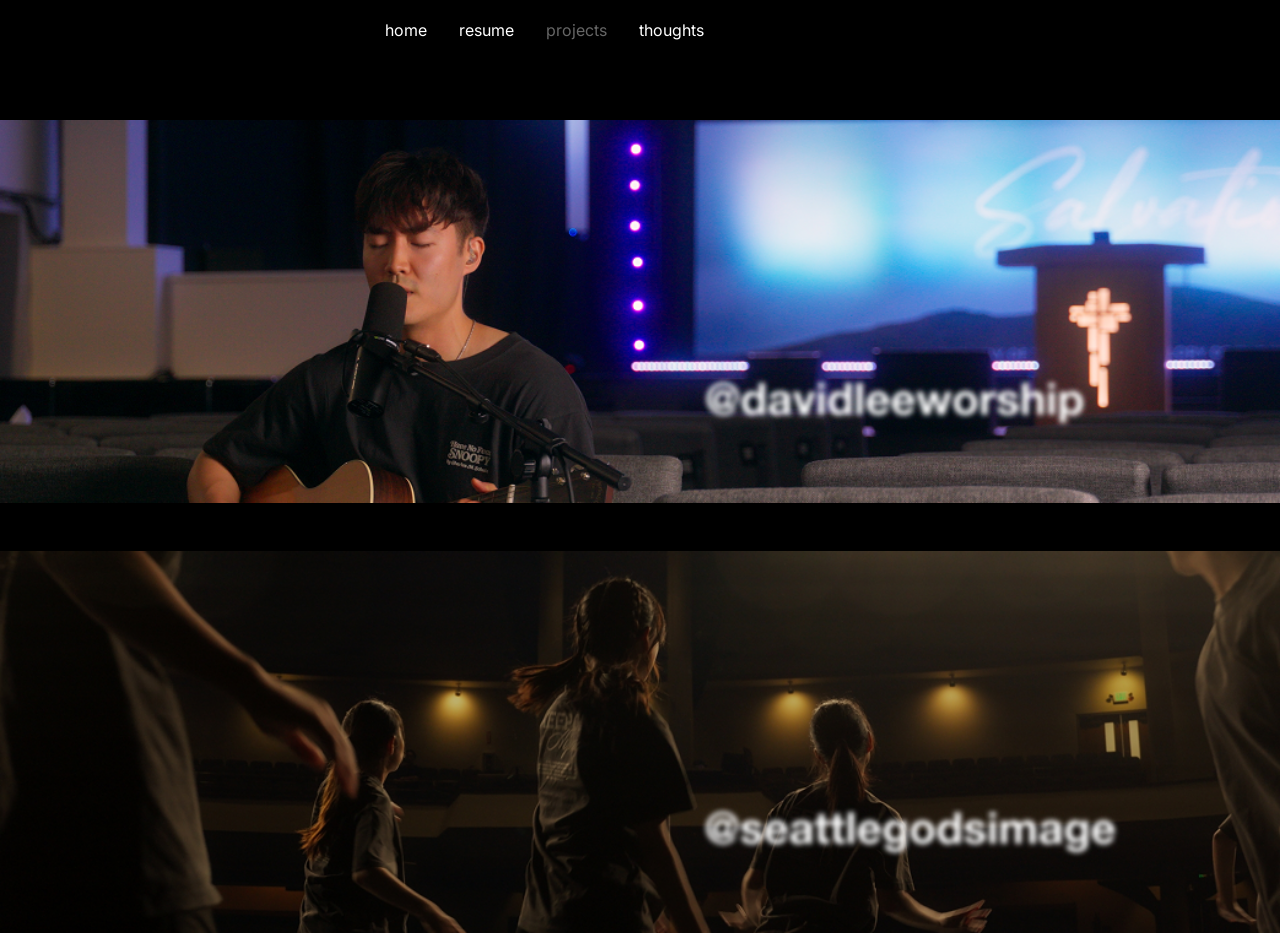
==== projects.html @ a81e73bf "updated projects" ====
<!DOCTYPE html>
<html lang="en">
  <head>
    <meta charset="UTF-8">
    <meta name="viewport" content="width=device-width, initial-scale=1">
    <meta http-equiv="X-UA-Compatible" content="ie=edge">
    <title>Kevin Lee - Blog</title>
    <link rel="preconnect" href="https://fonts.googleapis.com">
    <link rel="preconnect" href="https://fonts.gstatic.com" crossorigin>
    <link href="https://fonts.googleapis.com/css2?family=Inter:wght@400;700&display=swap" rel="stylesheet">
    <link rel="stylesheet" href="css/style.css">
    <script src="js/theme.js"></script>
  </head>

  <body>
    <main>
      <nav>
        <div id="nav-bar">
          <a href="index.html">home</a>
          <a href="resume.html">resume</a>
          <a href="projects.html" class="active">projects</a>
          <a href="thoughts.html">thoughts</a>
        </div>
      </nav>
    </main>
    <section id="introduction">
      <a href="https://www.youtube.com/@davidleeworship" target="_blank">
        <img class="project-hero" src="img/davidleeworship.png" alt="David Lee Worship">
      </a>
      <a href="https://www.youtube.com/@SeattleGodsImage" target="_blank">
        <img class="project-hero" src="img/gi.png" alt="GI">
      </a>
    </section>
  </body>
</html>
---- css/style.css ----
:root {
  --bg: #ffffff;
  --text: #111111;
}

:root.night {
  --bg: #000000;
  --text: #ffffff;
}

body {
  display: flex;
  justify-content: center;
  flex-direction: column;
  font-size:16px;
  font-family: "Inter", sans-serif;
  background-color: var(--bg);
  color: var(--text);
  transition: background-color 0.4s ease, color 0.4s ease;
  margin: 0;
  padding: 0;
}

nav {
  margin-top: 20px;
}

#nav-bar {
  display: flex;
  justify-content: flex-start;
  align-items: center;
  gap: 32px;
}

#introduction {
  margin-top: 80px;
  display: flex;
  flex-direction: column;
  justify-content: center;
  align-items: stretch;
}

#introduction p {
  text-align: left;
  margin-top: 48px;
}

#name-desc {
  display: flex;
  flex-direction: column;
  gap: 4px;
}

#name-desc h1,
#name-desc p {
  margin: 0;
}

main {
  width: 650px;
  display: flex;
  justify-content: center;
  flex-direction: column;
  padding-left: 140px;
  margin: 0 auto;
}

img {
  width: 500px;
  margin-top: 50px;
}

.project-hero {
  width: 100%;
  display: block;
  margin: 0;
}

#introduction a + a {
  margin-top: 48px;
}

#introduction a {
  display: block;
}

#resume-img, #vid-resume-img {
  width: 100%;
  max-width: 800px;
  margin-top: 12px;
  display: none;
}

#cycling-word {
  display: inline-block;
  opacity: 0;
  transform: translateY(10px);
  transition: opacity 0.4s ease, transform 0.4s ease;
}

#cycling-word.visible {
  opacity: 1;
  transform: translateY(0);
}

#cycling-word.exit {
  opacity: 0;
  transform: translateY(-10px);
}

a {
  text-decoration: none;
  color: var(--text);
}

.active {
  color: #666666;
}

.credits {
  margin-top: 10px;
}

#hirers p {
  margin: 10px 0;
}

#hirers a {
  text-decoration: underline;
}

.credit-list {
  list-style-position: inside;
  padding-left: 0;
}

.credit-list li {
  margin-bottom: 12px;
}

.under-link {
  text-decoration: underline;
}
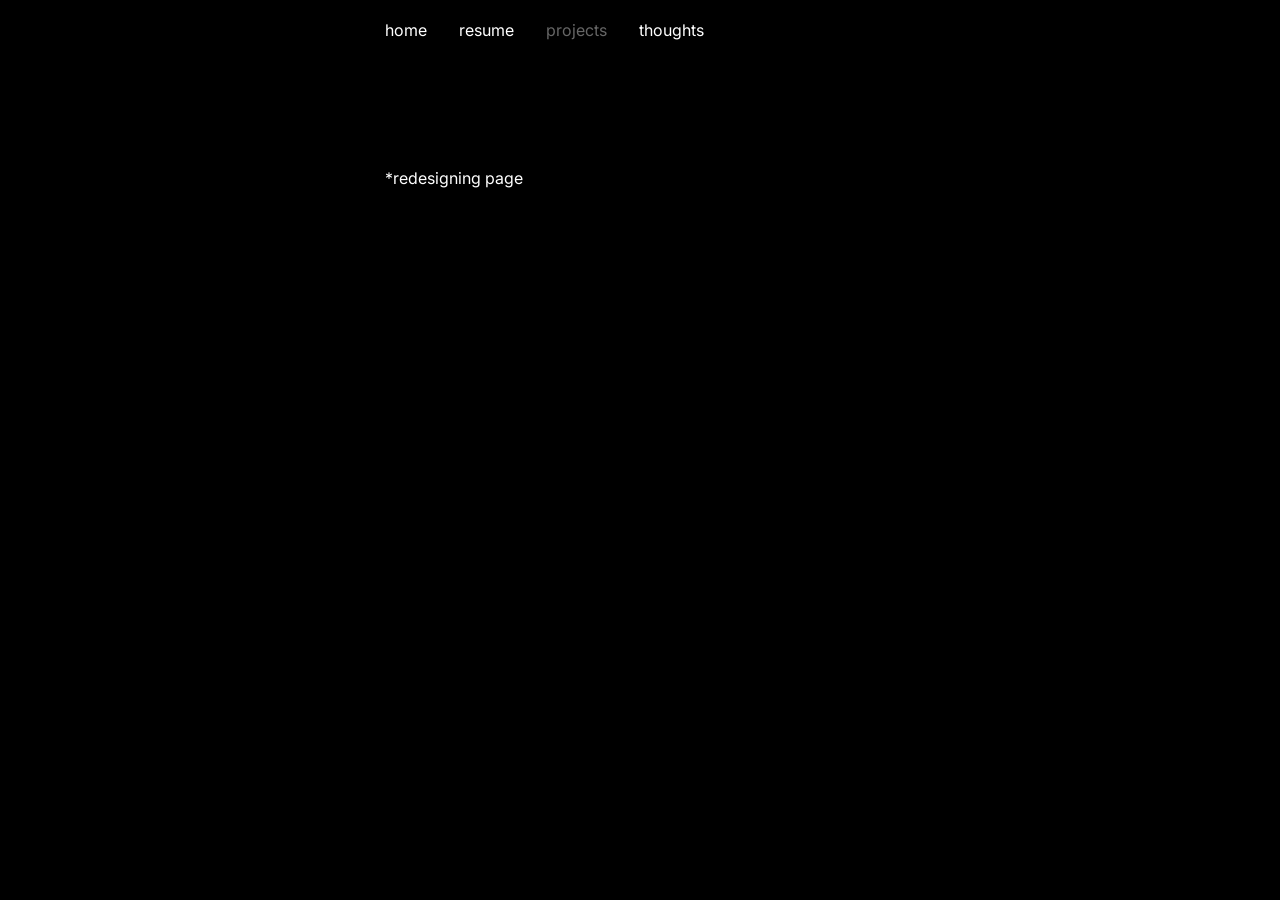
==== commit 24ecf2b8: "updated resume" ====
--- a/projects.html
+++ b/projects.html
@@ -22,14 +22,10 @@
           <a href="thoughts.html">thoughts</a>
         </div>
       </nav>
+
+      <section id="introduction">
+        <p>*redesigning page</p>
+      </section>
     </main>
-    <section id="introduction">
-      <a href="https://www.youtube.com/@davidleeworship" target="_blank">
-        <img class="project-hero" src="img/davidleeworship.png" alt="David Lee Worship">
-      </a>
-      <a href="https://www.youtube.com/@SeattleGodsImage" target="_blank">
-        <img class="project-hero" src="img/gi.png" alt="GI">
-      </a>
-    </section>
   </body>
 </html>
--- a/css/style.css
+++ b/css/style.css
@@ -91,6 +91,11 @@
   display: none;
 }
 
+#resume-img, #vid-resume-img {
+  height: 90vh;
+  border: none;
+}
+
 #cycling-word {
   display: inline-block;
   opacity: 0;
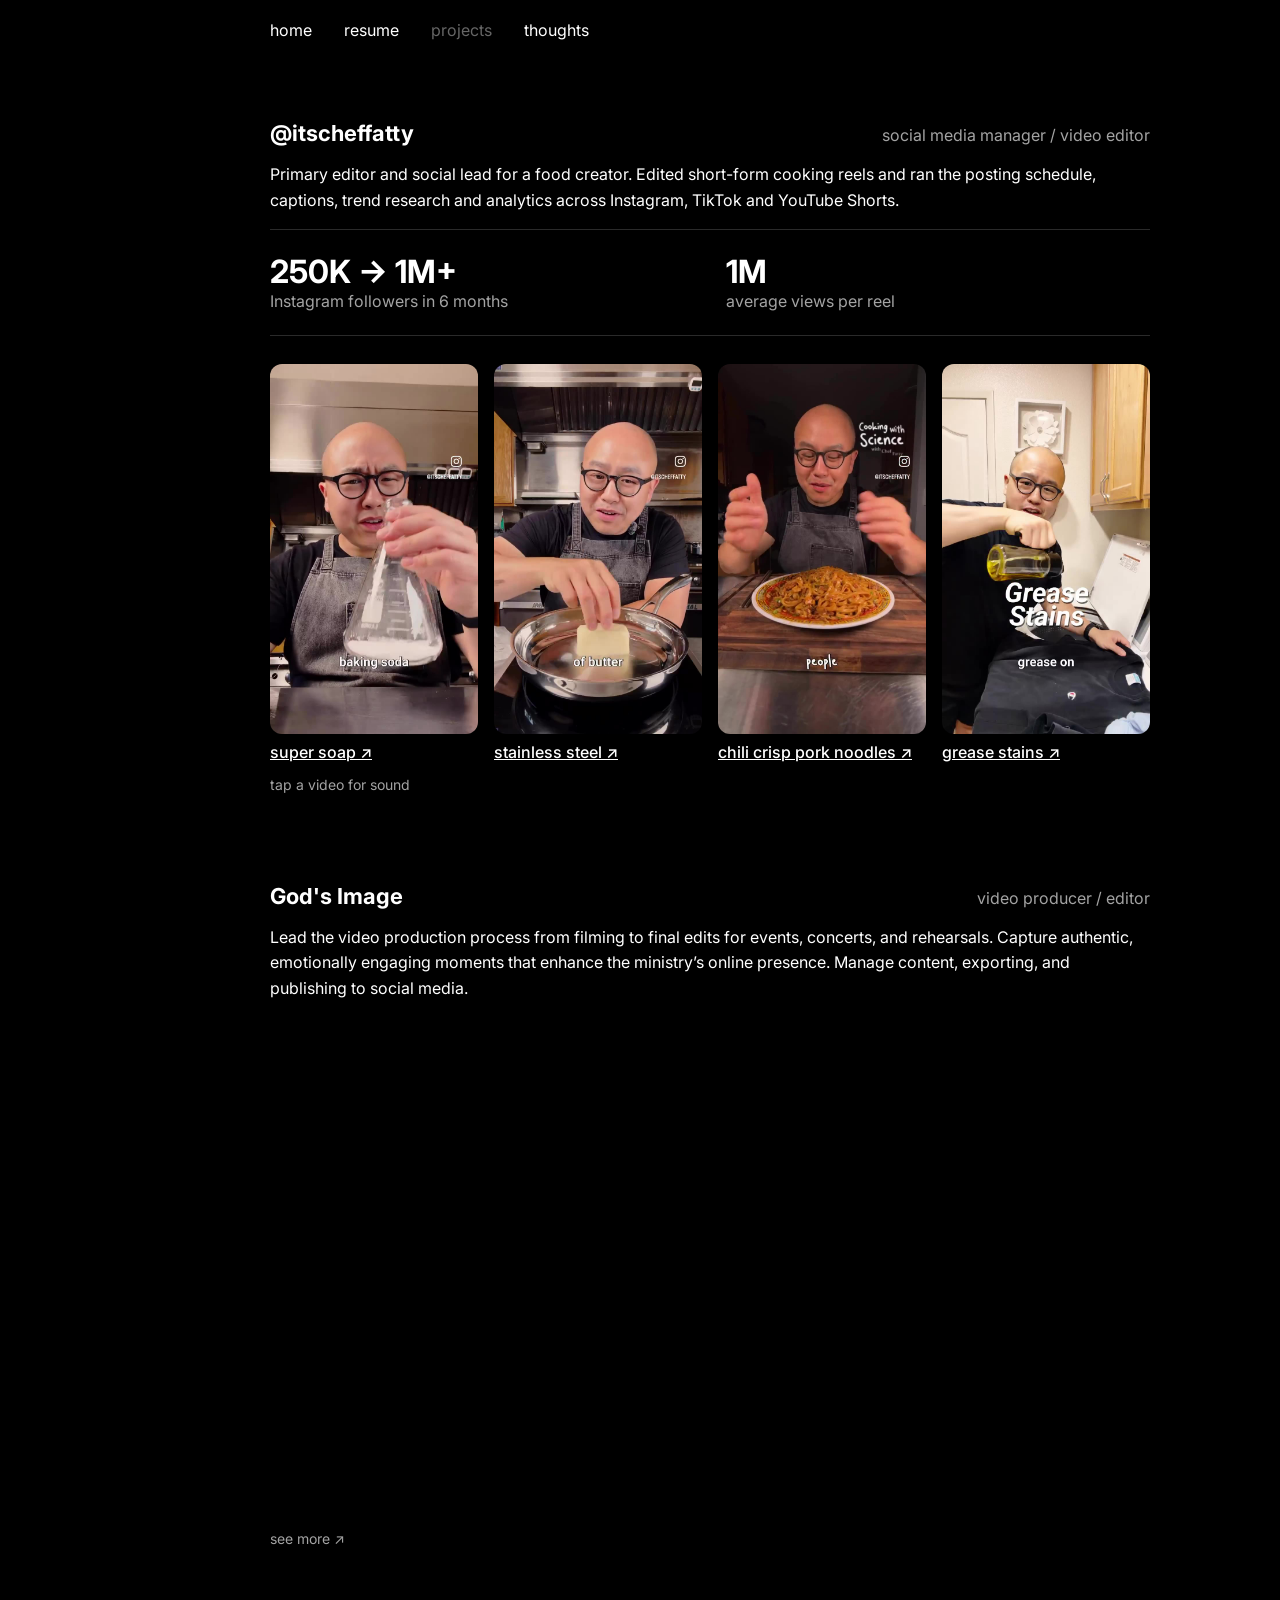
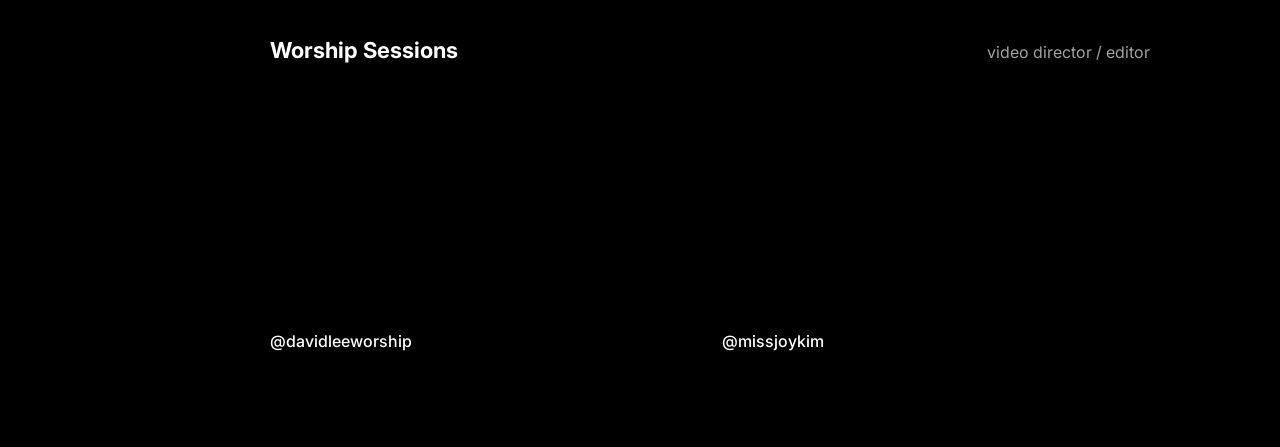
==== commit 4b7db866: "projects revamp" ====
--- a/projects.html
+++ b/projects.html
@@ -4,16 +4,53 @@
     <meta charset="UTF-8">
     <meta name="viewport" content="width=device-width, initial-scale=1">
     <meta http-equiv="X-UA-Compatible" content="ie=edge">
-    <title>Kevin Lee - Blog</title>
+    <title>Kevin Lee - Projects</title>
+    <meta name="description" content="Video editing and social media work for food creators by Kevin Lee.">
     <link rel="preconnect" href="https://fonts.googleapis.com">
     <link rel="preconnect" href="https://fonts.gstatic.com" crossorigin>
-    <link href="https://fonts.googleapis.com/css2?family=Inter:wght@400;700&display=swap" rel="stylesheet">
+    <link href="https://fonts.googleapis.com/css2?family=Inter:wght@400;500;700&display=swap" rel="stylesheet">
     <link rel="stylesheet" href="css/style.css">
     <script src="js/theme.js"></script>
+    <style>
+      main.wide { width: 880px; }
+      .block { margin-top: 72px; }
+      .block p { line-height: 1.6; }
+      .block h2 { font-size: 22px; margin: 0; }
+      .head-row { display: flex; flex-wrap: wrap; justify-content: space-between; align-items: baseline; gap: 8px; }
+      .muted2 { color: #666666; }
+      :root.night .muted2 { color: #a3a3a3; }
+      .stats-bar { list-style: none; margin: 4px 0 0; padding: 24px 0; display: flex; flex-wrap: wrap; gap: 32px; border-top: 1px solid #e5e5e5; border-bottom: 1px solid #e5e5e5; }
+      .stats-bar li { flex: 1 1 180px; display: flex; flex-direction: column; gap: 2px; }
+      .stats-bar strong { font-size: 32px; line-height: 1.1; }
+      .reels { display: grid; grid-template-columns: repeat(4, minmax(0, 1fr)); gap: 16px; margin-top: 28px; }
+      .reel { display: flex; flex-direction: column; gap: 8px; margin: 0; }
+      .reel video { width: 100%; aspect-ratio: 9 / 16; object-fit: cover; border-radius: 12px; background: #f2f2f2; display: block; cursor: pointer; margin: 0; }
+      :root.night .reel video { background: #1a1a1a; }
+      .reel figcaption { font-weight: 500; }
+      .hint { font-size: 14px; margin-top: 12px; }
+      .row { display: flex; flex-wrap: wrap; justify-content: space-between; gap: 8px; padding: 16px 0; border-top: 1px solid #e5e5e5; }
+      .row:last-child { border-bottom: 1px solid #e5e5e5; }
+      .row b { font-weight: 500; }
+      .packages { display: grid; grid-template-columns: repeat(3, minmax(0, 1fr)); gap: 16px; margin-top: 16px; }
+      .packages div { border: 1px solid #e5e5e5; border-radius: 12px; padding: 20px; display: flex; flex-direction: column; gap: 6px; }
+      :root.night .stats-bar, :root.night .row, :root.night .packages div { border-color: #2a2a2a; }
+      .yt-grid { display: grid; grid-template-columns: repeat(2, minmax(0, 1fr)); gap: 24px; margin-top: 20px; }
+      .yt-item { margin: 0; display: flex; flex-direction: column; gap: 8px; }
+      .yt-item figcaption { font-weight: 500; }
+      .yt { aspect-ratio: 16 / 9; border-radius: 12px; overflow: hidden; background: #000; }
+      .yt iframe { width: 100%; height: 100%; border: 0; display: block; }
+      .handle { text-decoration: none; }
+      .handle:hover { text-decoration: underline; }
+      @media (max-width: 800px) {
+        main.wide { width: auto; }
+        .reels { grid-template-columns: repeat(2, minmax(0, 1fr)); }
+        .packages, .yt-grid { grid-template-columns: minmax(0, 1fr); }
+      }
+    </style>
   </head>
 
   <body>
-    <main>
+    <main class="wide">
       <nav>
         <div id="nav-bar">
           <a href="index.html">home</a>
@@ -23,9 +60,93 @@
         </div>
       </nav>
 
-      <section id="introduction">
-        <p>*redesigning page</p>
+      <section class="block" style="margin-top: 80px">
+        <div class="head-row">
+          <h2><a href="https://www.instagram.com/itscheffatty/" target="_blank" rel="noopener" class="handle">@itscheffatty</a></h2>
+          <span class="muted2">social media manager / video editor</span>
+        </div>
+        <p>Primary editor and social lead for a food creator. Edited short-form cooking reels and ran the posting schedule, captions, trend research and analytics across Instagram, TikTok and YouTube Shorts.</p>
+        <ul class="stats-bar">
+          <li><strong>250K &rarr; 1M+</strong><span class="muted2">Instagram followers in 6 months</span></li>
+          <li><strong>1M</strong><span class="muted2">average views per reel</span></li>
+        </ul>
+
+        <div class="reels">
+          <figure class="reel">
+            <video src="videos/super-soap.mp4" poster="videos/super-soap.jpg" muted loop playsinline preload="none" aria-label="Super soap reel"></video>
+            <figcaption><a href="https://www.instagram.com/reel/DdZFuS4t8gA/" target="_blank" rel="noopener" class="under-link">super soap &#8599;</a></figcaption>
+          </figure>
+          <figure class="reel">
+            <video src="videos/stainless.mp4" poster="videos/stainless.jpg" muted loop playsinline preload="none" aria-label="Stainless steel pan reel"></video>
+            <figcaption><a href="https://www.instagram.com/reel/DdAwa91tXbG/" target="_blank" rel="noopener" class="under-link">stainless steel &#8599;</a></figcaption>
+          </figure>
+          <figure class="reel">
+            <video src="videos/chili-crisp-pork-noodles.mp4" poster="videos/chili-crisp-pork-noodles.jpg" muted loop playsinline preload="none" aria-label="Chili crisp pork noodles reel"></video>
+            <figcaption><a href="https://www.instagram.com/reel/DbJLYZNNGmg/" target="_blank" rel="noopener" class="under-link">chili crisp pork noodles &#8599;</a></figcaption>
+          </figure>
+          <figure class="reel">
+            <video src="videos/grease-stain.mp4" poster="videos/grease-stain.jpg" muted loop playsinline preload="none" aria-label="Grease stains reel"></video>
+            <figcaption><a href="https://www.instagram.com/reel/De3AnVFT5P2/" target="_blank" rel="noopener" class="under-link">grease stains &#8599;</a></figcaption>
+          </figure>
+        </div>
+        <p class="hint muted2">tap a video for sound</p>
       </section>
+
+      <section class="block">
+        <div class="head-row">
+          <h2><a href="https://www.youtube.com/@SeattleGodsImage" target="_blank" rel="noopener" class="handle">God's Image</a></h2>
+          <span class="muted2">video producer / editor</span>
+        </div>
+        <p>Lead the video production process from filming to final edits for events, concerts, and rehearsals. Capture authentic, emotionally engaging moments that enhance the ministry&rsquo;s online presence. Manage content, exporting, and publishing to social media.</p>
+        <div class="yt" style="margin-top: 20px">
+          <iframe src="https://www.youtube-nocookie.com/embed/nsaHpMfyUX4?rel=0" title="God's Image video" loading="lazy" allow="accelerometer; autoplay; clipboard-write; encrypted-media; gyroscope; picture-in-picture; web-share" referrerpolicy="strict-origin-when-cross-origin" allowfullscreen></iframe>
+        </div>
+        <p class="hint"><a href="https://www.youtube.com/@SeattleGodsImage" target="_blank" rel="noopener" class="handle muted2">see more &#8599;</a></p>
+      </section>
+
+      <section class="block" style="margin-bottom: 96px">
+        <div class="head-row">
+          <h2>Worship Sessions</h2>
+          <span class="muted2">video director / editor</span>
+        </div>
+        <div class="yt-grid">
+          <figure class="yt-item">
+            <div class="yt">
+              <iframe src="https://www.youtube-nocookie.com/embed/X2bTHQxHNrU?rel=0" title="David Lee Worship session video" loading="lazy" allow="accelerometer; autoplay; clipboard-write; encrypted-media; gyroscope; picture-in-picture; web-share" referrerpolicy="strict-origin-when-cross-origin" allowfullscreen></iframe>
+            </div>
+            <figcaption><a href="https://www.youtube.com/@davidleeworship" target="_blank" rel="noopener" class="handle">@davidleeworship</a></figcaption>
+          </figure>
+          <figure class="yt-item">
+            <div class="yt">
+              <iframe src="https://www.youtube-nocookie.com/embed/w8bfV28-Nq4?rel=0" title="Joy Kim worship session video" loading="lazy" allow="accelerometer; autoplay; clipboard-write; encrypted-media; gyroscope; picture-in-picture; web-share" referrerpolicy="strict-origin-when-cross-origin" allowfullscreen></iframe>
+            </div>
+            <figcaption><a href="https://www.youtube.com/@missjoykim" target="_blank" rel="noopener" class="handle">@missjoykim</a></figcaption>
+          </figure>
+        </div>
+      </section>
+
+
+
     </main>
+
+    <script>
+      // Play muted while on screen; tap one to hear it (others go quiet).
+      const vids = document.querySelectorAll('.reel video');
+      const io = new IntersectionObserver((entries) => {
+        entries.forEach((e) => {
+          if (e.isIntersecting) { e.target.play().catch(() => {}); }
+          else { e.target.pause(); }
+        });
+      }, { threshold: 0.4 });
+      vids.forEach((v) => {
+        io.observe(v);
+        v.addEventListener('click', () => {
+          const turnOn = v.muted;
+          vids.forEach((o) => { o.muted = true; });
+          v.muted = !turnOn ? true : false;
+          if (turnOn) { v.currentTime = 0; v.play().catch(() => {}); }
+        });
+      });
+    </script>
   </body>
 </html>
--- a/css/style.css
+++ b/css/style.css
@@ -84,16 +84,10 @@
   display: block;
 }
 
-#resume-img, #vid-resume-img {
+#resume-img {
   width: 100%;
   max-width: 800px;
   margin-top: 12px;
-  display: none;
-}
-
-#resume-img, #vid-resume-img {
-  height: 90vh;
-  border: none;
 }
 
 #cycling-word {
@@ -146,3 +140,92 @@
 .under-link {
   text-decoration: underline;
 }
+
+/* projects / work page */
+.work {
+  margin-top: 64px;
+}
+
+.work h1 {
+  font-size: 32px;
+  line-height: 1.2;
+  margin: 0 0 16px;
+}
+
+.work h2 {
+  font-size: 20px;
+  margin: 0 0 4px;
+}
+
+.work p {
+  line-height: 1.6;
+}
+
+.muted {
+  color: #666666;
+  margin-top: 0;
+}
+
+:root.night .muted {
+  color: #999999;
+}
+
+.stats {
+  list-style: none;
+  padding: 0;
+  margin: 32px 0 0;
+  display: flex;
+  flex-wrap: wrap;
+  gap: 32px;
+}
+
+.stats li {
+  display: flex;
+  flex-direction: column;
+  gap: 4px;
+  flex: 1 1 160px;
+}
+
+.stats strong {
+  font-size: 28px;
+}
+
+.stats span {
+  color: #666666;
+}
+
+:root.night .stats span {
+  color: #999999;
+}
+
+.reel-list {
+  padding-left: 0;
+  list-style: none;
+}
+
+.reel-list li {
+  margin-bottom: 12px;
+}
+
+.quote {
+  margin: 24px 0 0;
+  padding: 0;
+  font-size: 20px;
+}
+
+.quote cite {
+  font-style: normal;
+  color: #666666;
+}
+
+/* phones */
+@media (max-width: 800px) {
+  main {
+    width: auto;
+    padding: 0 24px 48px;
+  }
+
+  img {
+    width: 100%;
+  }
+}
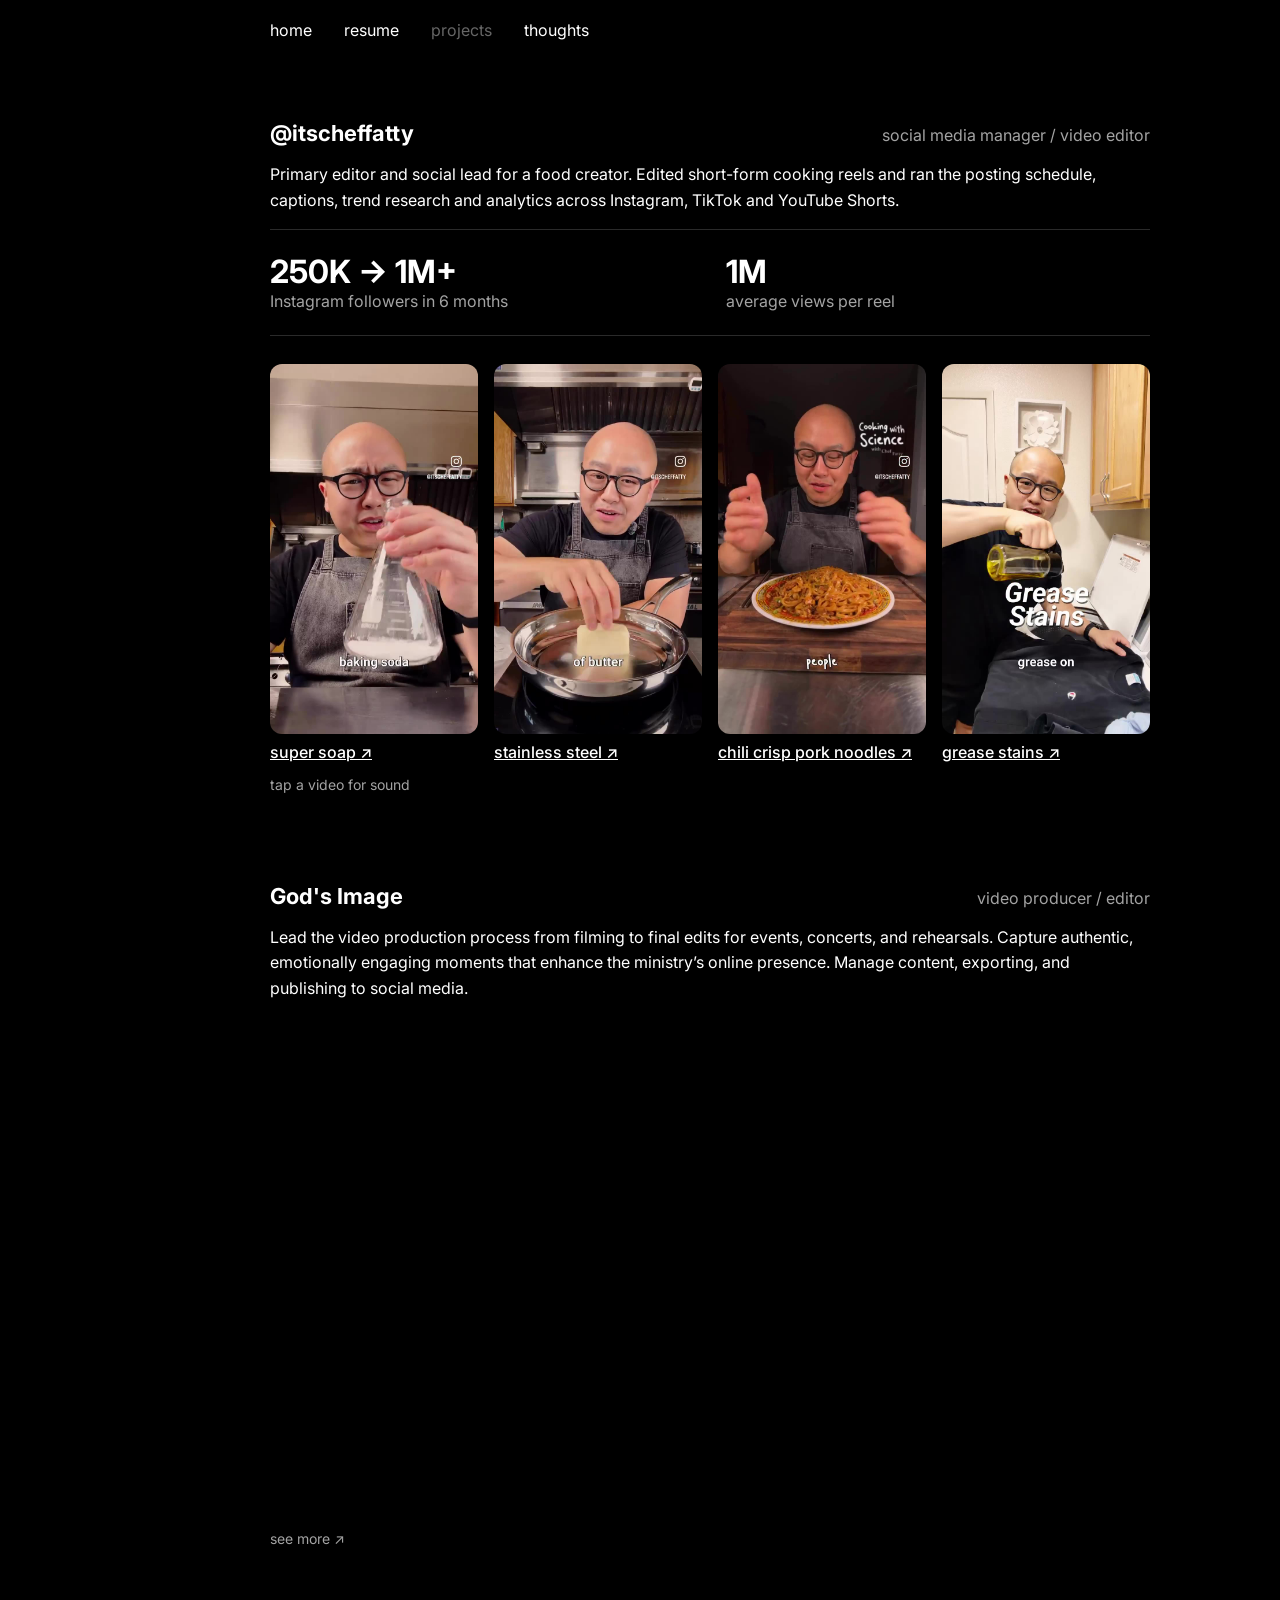
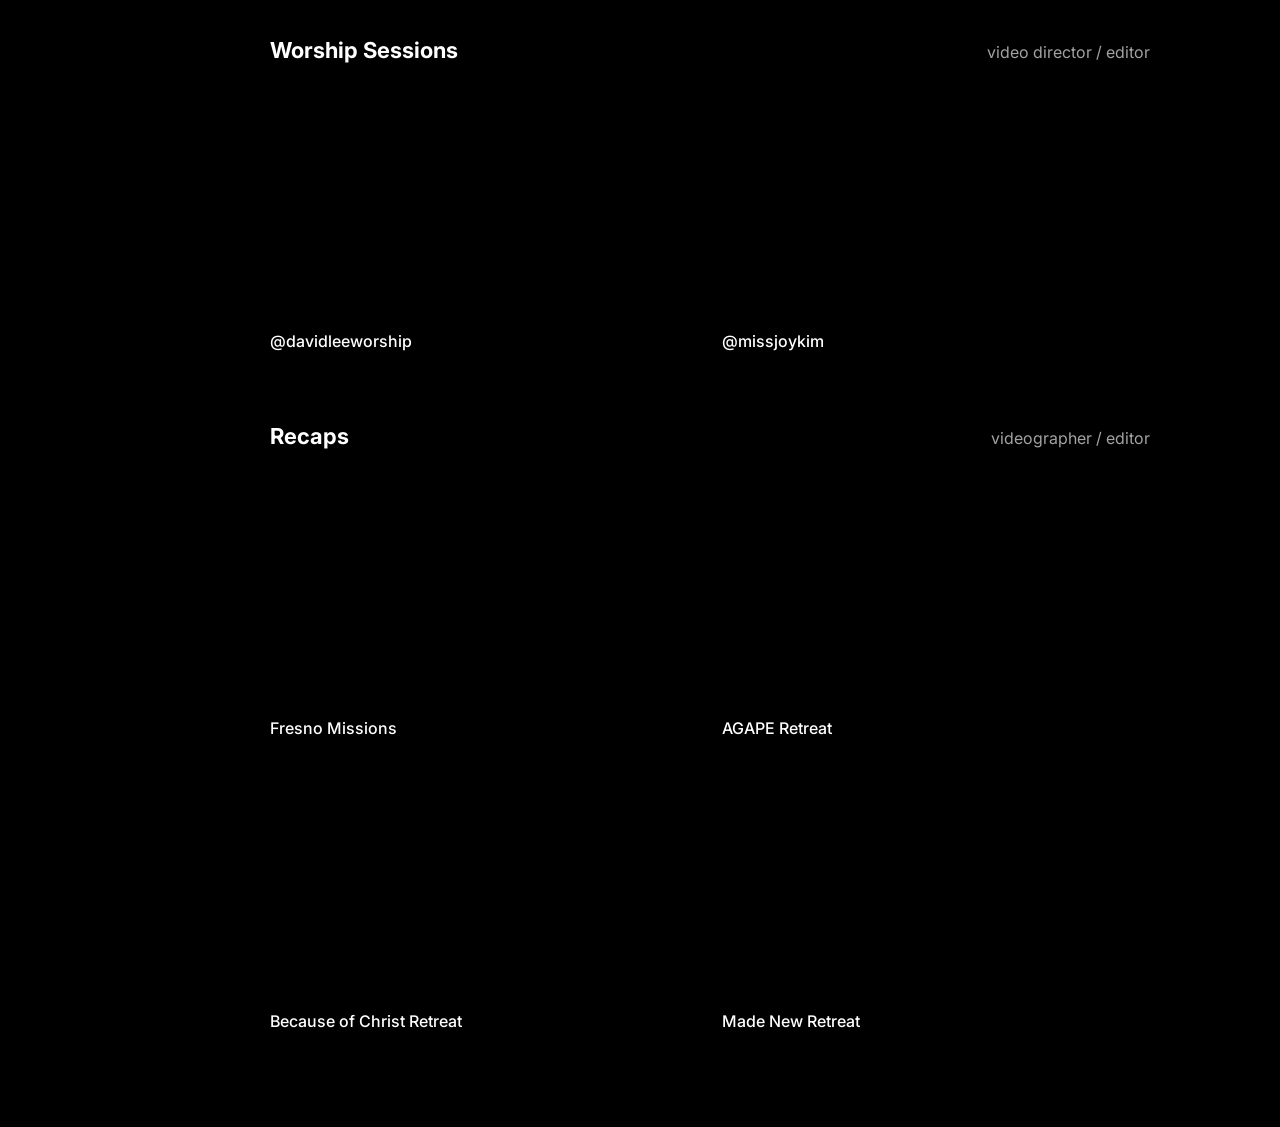
==== commit 952cb13d: "added recaps" ====
--- a/projects.html
+++ b/projects.html
@@ -104,7 +104,7 @@
         <p class="hint"><a href="https://www.youtube.com/@SeattleGodsImage" target="_blank" rel="noopener" class="handle muted2">see more &#8599;</a></p>
       </section>
 
-      <section class="block" style="margin-bottom: 96px">
+      <section class="block">
         <div class="head-row">
           <h2>Worship Sessions</h2>
           <span class="muted2">video director / editor</span>
@@ -121,6 +121,39 @@
               <iframe src="https://www.youtube-nocookie.com/embed/w8bfV28-Nq4?rel=0" title="Joy Kim worship session video" loading="lazy" allow="accelerometer; autoplay; clipboard-write; encrypted-media; gyroscope; picture-in-picture; web-share" referrerpolicy="strict-origin-when-cross-origin" allowfullscreen></iframe>
             </div>
             <figcaption><a href="https://www.youtube.com/@missjoykim" target="_blank" rel="noopener" class="handle">@missjoykim</a></figcaption>
+          </figure>
+        </div>
+      </section>
+
+      <section class="block" style="margin-bottom: 96px">
+        <div class="head-row">
+          <h2>Recaps</h2>
+          <span class="muted2">videographer / editor</span>
+        </div>
+        <div class="yt-grid">
+          <figure class="yt-item">
+            <div class="yt">
+              <iframe src="https://www.youtube-nocookie.com/embed/tXmhJRbuLhQ?rel=0" title="Fresno Missions" loading="lazy" allow="accelerometer; autoplay; clipboard-write; encrypted-media; gyroscope; picture-in-picture; web-share" referrerpolicy="strict-origin-when-cross-origin" allowfullscreen></iframe>
+            </div>
+            <figcaption>Fresno Missions</figcaption>
+          </figure>
+          <figure class="yt-item">
+            <div class="yt">
+              <iframe src="https://www.youtube-nocookie.com/embed/YIvVJRMhLeA?rel=0" title="AGAPE Retreat" loading="lazy" allow="accelerometer; autoplay; clipboard-write; encrypted-media; gyroscope; picture-in-picture; web-share" referrerpolicy="strict-origin-when-cross-origin" allowfullscreen></iframe>
+            </div>
+            <figcaption>AGAPE Retreat</figcaption>
+          </figure>
+          <figure class="yt-item">
+            <div class="yt">
+              <iframe src="https://www.youtube-nocookie.com/embed/DjAtjvT0qxs?rel=0" title="Because of Christ Retreat" loading="lazy" allow="accelerometer; autoplay; clipboard-write; encrypted-media; gyroscope; picture-in-picture; web-share" referrerpolicy="strict-origin-when-cross-origin" allowfullscreen></iframe>
+            </div>
+            <figcaption>Because of Christ Retreat</figcaption>
+          </figure>
+          <figure class="yt-item">
+            <div class="yt">
+              <iframe src="https://www.youtube-nocookie.com/embed/7EtT_RSd_9I?rel=0" title="Made New Retreat" loading="lazy" allow="accelerometer; autoplay; clipboard-write; encrypted-media; gyroscope; picture-in-picture; web-share" referrerpolicy="strict-origin-when-cross-origin" allowfullscreen></iframe>
+            </div>
+            <figcaption>Made New Retreat</figcaption>
           </figure>
         </div>
       </section>
--- a/css/style.css
+++ b/css/style.css
@@ -229,3 +229,11 @@
     width: 100%;
   }
 }
+
+.hover-link {
+  text-decoration: none;
+}
+
+.hover-link:hover {
+  text-decoration: underline;
+}
